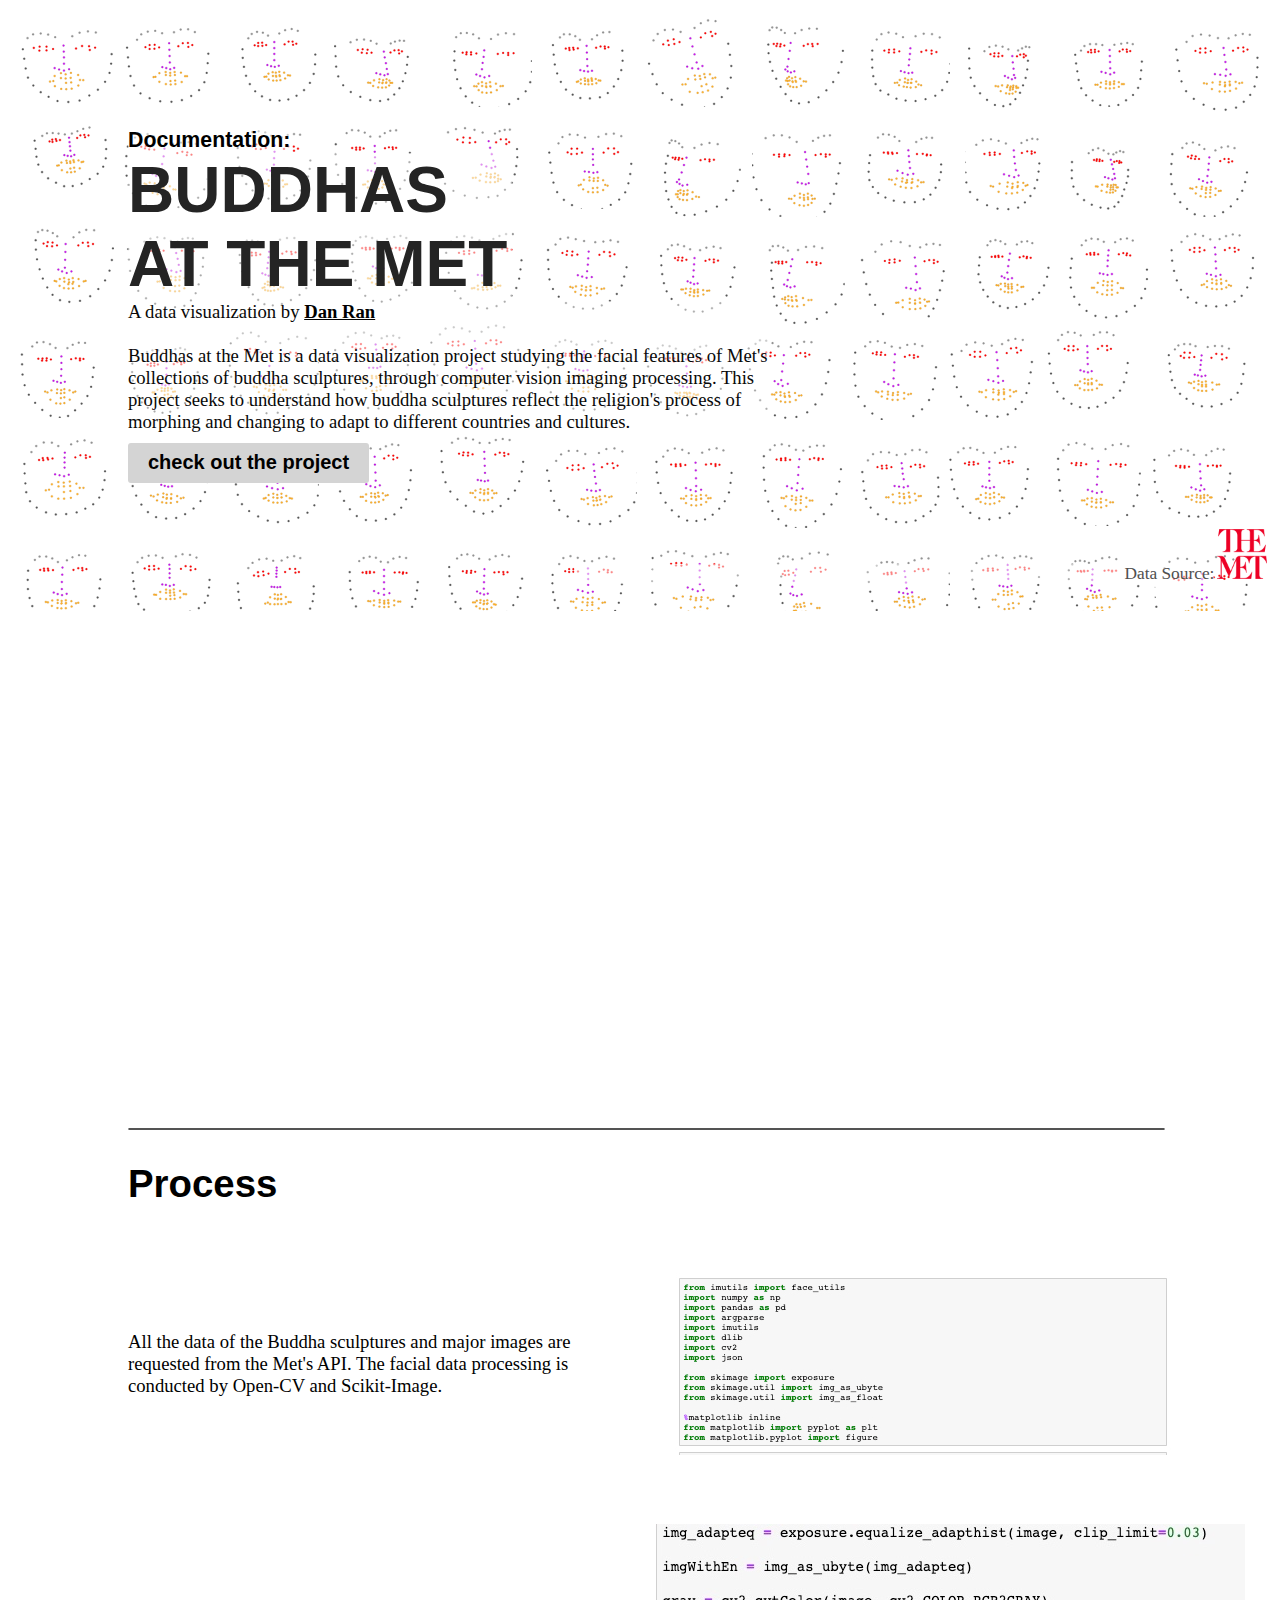
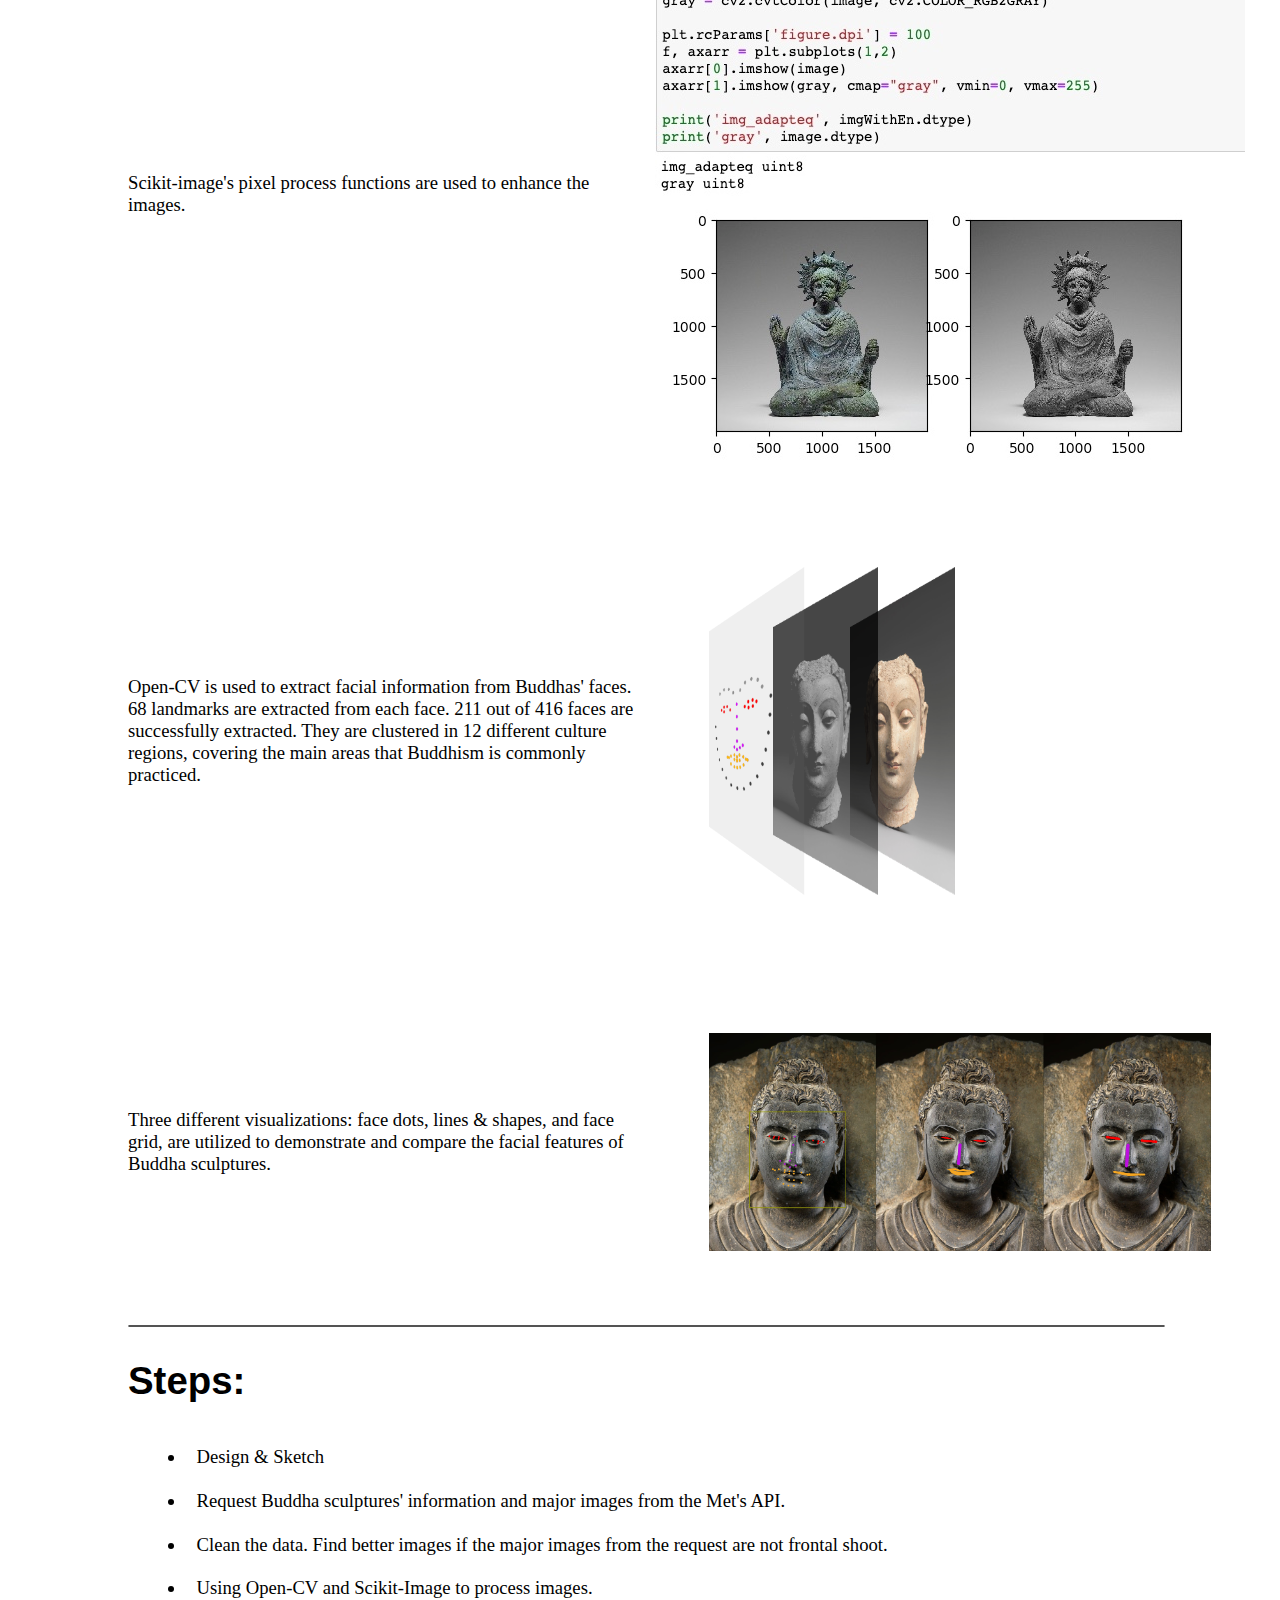
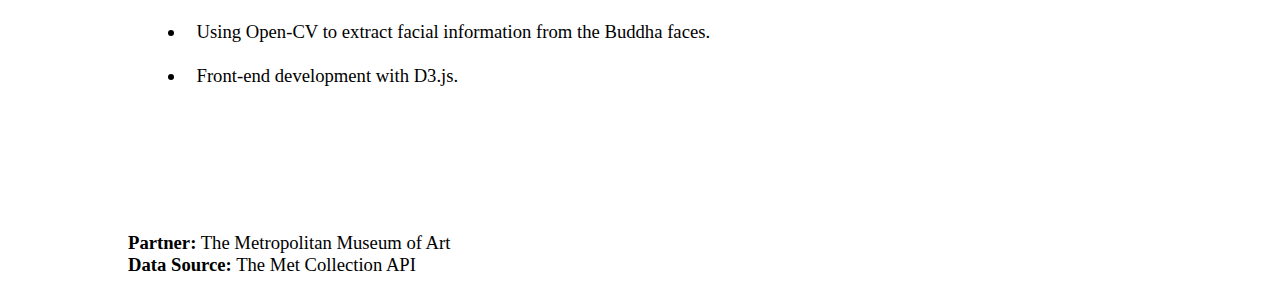
==== BuddhasAtTheMet/index.html @ bc84c707 "update" ====
<!DOCTYPE html>
<html lang="en" dir="ltr">

<head>
  <meta charset="utf-8">
  <title>Buddhas At the Met Documentation</title>
  <link href="https://fonts.googleapis.com/css?family=Baskervville&display=swap" rel="stylesheet">
<link rel="stylesheet" href="master.css">
</head>

<body>

  <div class="titleBox">
    <div class="title">
      <h3>Documentation:</h3>
      <div class="header">
        <h1>BUDDHAS AT THE MET</h1>
        <p>A data visualization by <a href="http://danranpresent.com" target="_blank">Dan Ran</a></p>
      </div>
      <p><br>Buddhas at the Met is a data visualization project studying the facial features of Met's collections of buddha sculptures, through computer vision imaging processing. This project seeks to understand how buddha sculptures reflect the religion's process of morphing and changing to adapt to different countries and cultures. </p>
      <a href="https://shuvitran.github.io/MajorStudio1/Project2-qualitative/FrontEnd/" target="_blank"class="square_btn">check out the project</a>

      <div id="dataSource">
        <p>Data Source:</p>

            <a href="https://metmuseum.org/" target="_blank"><div id="metLogo"></div></a>

      </div>
    </div>


  </div>

<div class="">
  <iframe src="https://player.vimeo.com/video/379099271?autoplay=1&loop=1&title=0&byline=0&portrait=0" width="640" height="330" frameborder="0" allow="autoplay; fullscreen" allowfullscreen></iframe>

</div>



<div class="process">
<hr>
    <div class="header">
      <h2>Process</h2>
  </div>

  <div class="describeContainer2">

<p>All the data of the Buddha sculptures and major images are requested from the Met's API. The facial data processing is conducted by Open-CV and Scikit-Image. </p>
  <img src="assets/Tools.jpg" alt="Tools">

  </div>

  <div class="describeContainer2">
    <p>Scikit-image's pixel process functions are used to enhance the images.</p>
    <img src="assets/scikitImg.jpg" alt="Tools">

  </div>

  <div class="describeContainer">
    <p>Open-CV is used to extract facial information from Buddhas' faces. 68 landmarks are extracted from each face. 211 out of 416 faces are successfully extracted. They are clustered in 12 different culture regions, covering the main areas that Buddhism is commonly practiced.</p>
    <img src="assets/3dfaceslayer.png" alt="layers">
  </div>

  <div class="describeContainer1">
    <p>Three different visualizations: face dots, lines & shapes, and face grid, are utilized to demonstrate and compare the facial features of Buddha sculptures.</p>
    <img src="assets/ThreeTypes.jpg" alt="layers">
  </div>

<hr>

  <h2>Steps:</h2>
<ul class="a">
  <li>Design & Sketch</li>
  <li>Request Buddha sculptures' information and major images from the Met's API.</li>
  <li>Clean the data. Find better images if the major images from the request are not frontal shoot.</li>
  <li>Using Open-CV and Scikit-Image to process images.</li>
  <li>Using Open-CV to extract facial information from the Buddha faces.</li>
  <li>Front-end development with D3.js.</li>
</ul>
<p>
<b>Partner:</b>  The Metropolitan Museum of Art <br>
<b>Data Source:</b> The Met Collection API
</p>


</div>




</body>



</html>
---- BuddhasAtTheMet/master.css ----
html {
  box-sizing: border-box;
}

body {
  font: 10px Helvetica Neue, Helvetica, sans-serif, Arial;
  margin: 0;
  text-anchor: end;
  /* background-color: rgb(255, 255, 255); */
}

*, *:before, *:after {
  box-sizing: inherit;
}

h2 {
  font-size: 3vw;
}

h3 {
display: inline-block;
  font-size: 16pt;
  background-color: rgb(255, 255, 255, 0.5);
  margin: 0;
  padding: 0;
}

ul {
  font-size: 14pt;
  padding-bottom: 10%;
  padding-left: 5%;
    font-family: "Didot LT STD";
}

li {
  padding: 1%;
}

p {
  font-size: 14pt;
  font-family: "Didot LT STD";
}
a:link {
  color: black;
  font-weight: bold;
}


.square_btn {
    color: #ffffff;
    display: inline-block;
    padding: 0.1em 1em;
    text-decoration: none;
    background-color: #d4d4d4;
    /* border: solid 2px #535353; */
    border-radius: 3px;
    transition: .4s;
    font-size: 20px;
      line-height: 35px;
    margin-top: 1%;
      height: 40px;
    vertical-align: middle;
    text-align: center;



}

.square_btn:hover {
    background: #a1a1a1;
    color: rgb(0, 0, 0);
}

.titleBox {
  /* display: grid; */
  /* height: 400px; */
  /* z-index: -1; */
}

.title {
  background-image: url("assets/faces.png");
  padding: 10%;
  position: relative;
  max-width: 100%;
  background-attachment: fixed;
  background-position: top;
  background-repeat: no-repeat;
  /* background-size: cover, contain; */
  background-size: contain,cover;
}

.header h1 {
  background-color: white;
  background-color: rgb(255, 255, 255, 0.5);
  display: inline-block;
  font-size: 5vw;
  margin: 0px 0px 0px 0px;
  padding: 0px 0px 0px 0px;
  /* position:absolute; */
  /* margin: 1vw; */
  width: 30vw;
  overflow-wrap: break-word;
  top: 10%;
  color: rgb(36, 36, 36);
}
hr{
  border: 0.5px solid rgb(84, 84, 84);
  border-radius: 5px;
  margin-right:  10%;
  /* position: static; */
}

/* visited link */
a:visited {
  color: black;
}

.title p {
  margin: 0px 0px 0px 0px;
  padding: 0px 0px 0px 0px;
  background-color: rgb(255, 255, 255, 0.5);
  /* position: absolute; */
  width: 50vw;
  font-size: 14pt;
  /* top:20% */
  overflow-wrap: break-word;
  color: rgb(8, 8, 8);
  /* margin: 10vw; */
  /* margin-left: 10vw; */
}

iframe {
  display: block;
  margin: auto;
  padding: 5%;
  z-index: 10;
  height: 40vw;
  width: 100%;
  /* margin-right: auto; */
}

.process {
  margin: 0px 0px 0px 0px;
  padding: 0px 0px 0px 0px;
  position: relative;
  padding-left: 10%;
  max-width: 100%;
  background-size: contain, cover;

}

.process p {
  background-color: white;
  width: 40vw;
  /* top:20% */
  overflow-wrap: break-word;
}

.describeContainer img {
  width: 30vw;
  padding: 6%;
  left: 0;
}

.describeContainer1 img {
  width: 50vw;
  padding: 6%;
  left: 0;
}

.describeContainer2 img {
  padding: 3%;
  left: 0;
}

.describeContainer, .describeContainer1, .describeContainer2 {
  display: flex;
  align-items: center;
}

#dataSource {
  position: absolute;
  text-align: right;
  display: inline-block;
  margin-right: 0px;
  padding-right: : 0px;
  bottom: 3vh;
  right: 1%;
}

#dataSource p {
  display: inline-block;
  font-family: serif;
  font-size: 13pt;
  color: #505050;
}

#metLogo {
  display: inline-block;
  background-color: none;
  content: url(assets/metlogo.png);
  max-width: 50px;
}
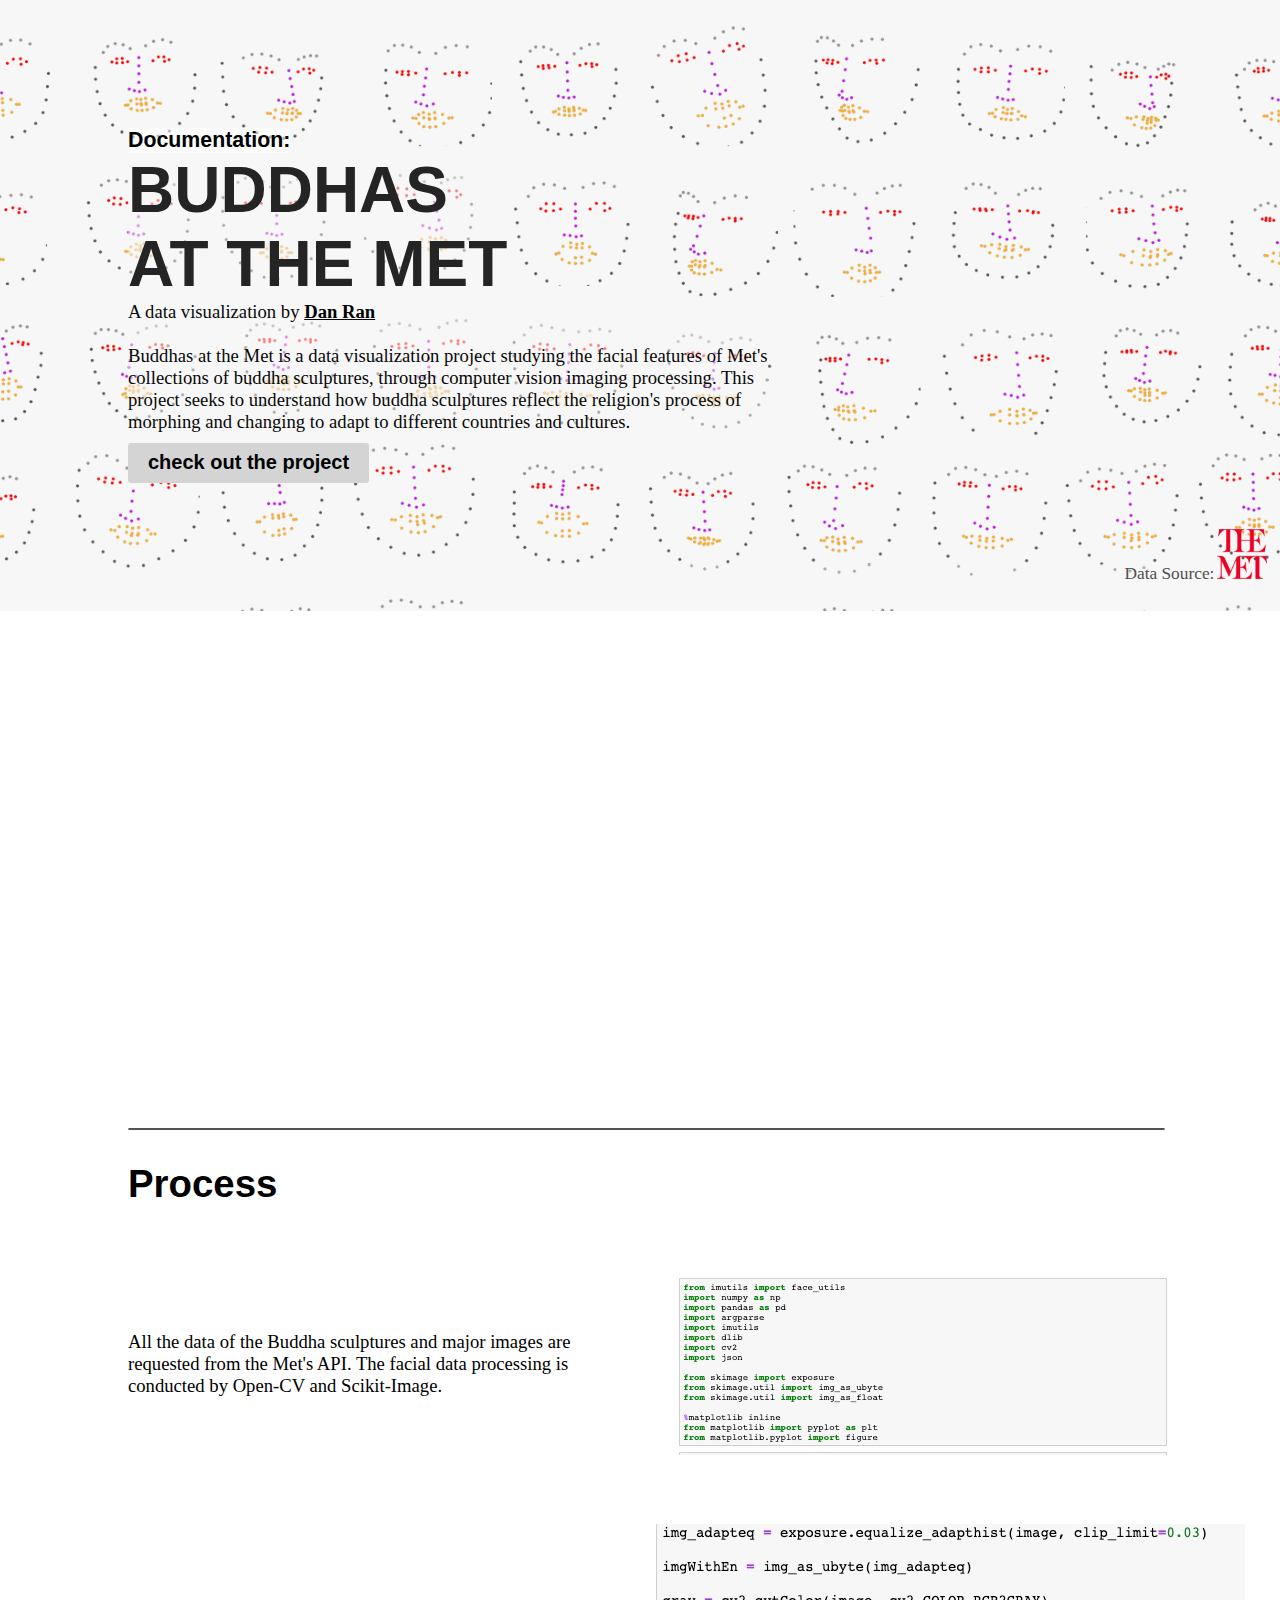
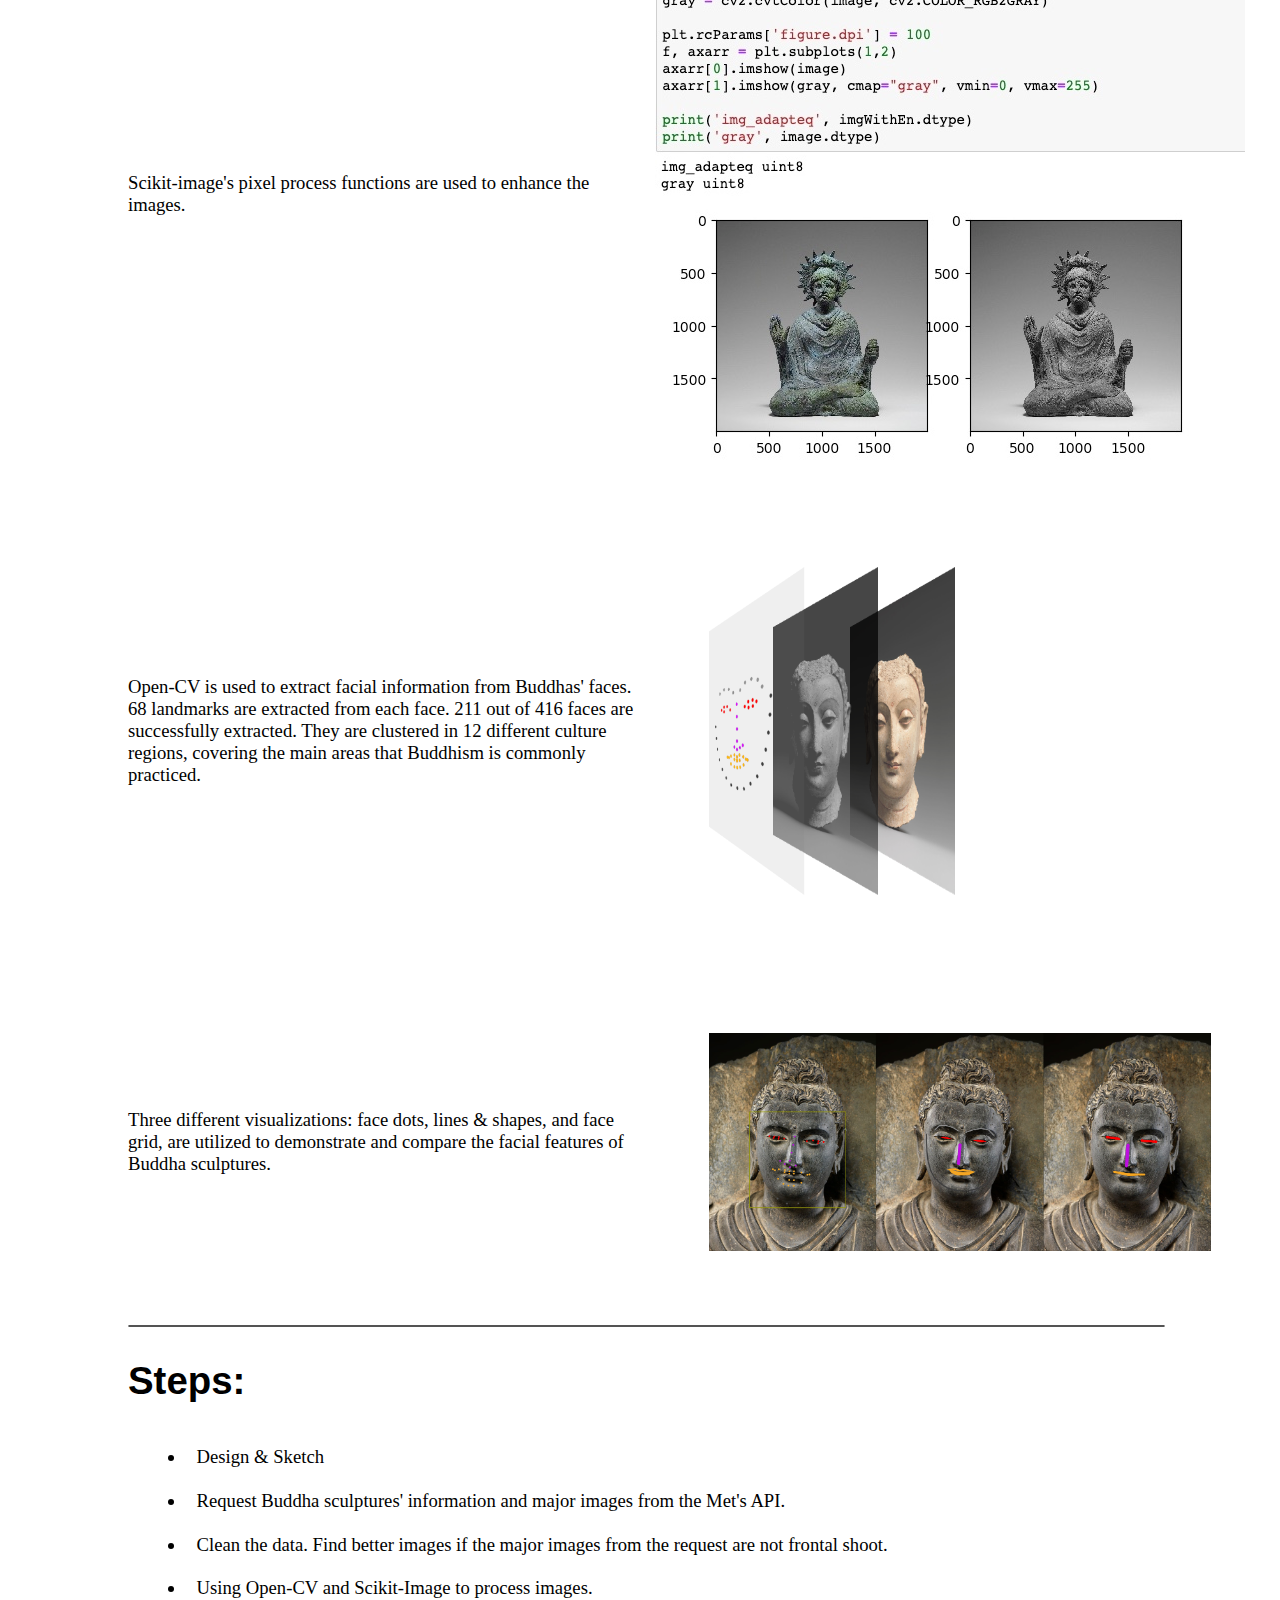
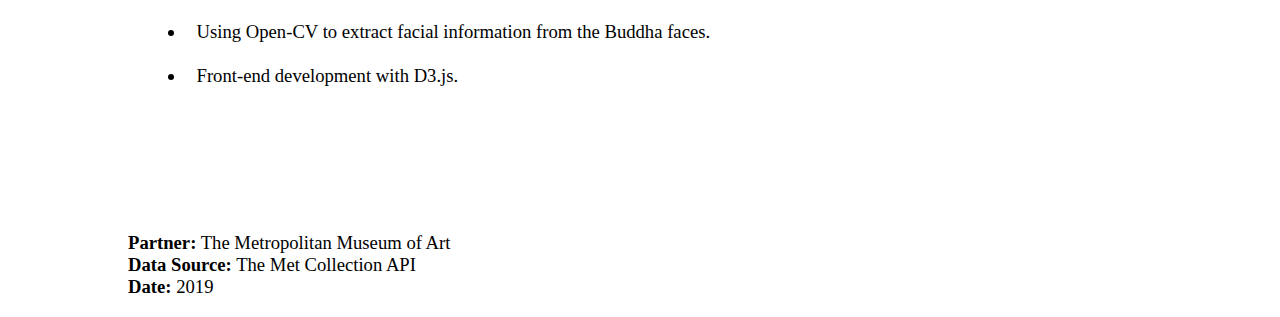
==== commit 017d3be4: "update date" ====
--- a/BuddhasAtTheMet/index.html
+++ b/BuddhasAtTheMet/index.html
@@ -80,9 +80,9 @@
 </ul>
 <p>
 <b>Partner:</b>  The Metropolitan Museum of Art <br>
-<b>Data Source:</b> The Met Collection API
+<b>Data Source:</b> The Met Collection API <br>
+<b>Date:</b> 2019
 </p>
-
 
 </div>
 
--- a/BuddhasAtTheMet/master.css
+++ b/BuddhasAtTheMet/master.css
@@ -85,13 +85,15 @@
   background-attachment: fixed;
   background-position: top;
   background-repeat: no-repeat;
-  /* background-size: cover, contain; */
-  background-size: contain,cover;
+  background-size: cover, contain;
+  /* background-size: contain,cover; */
+  background-color: #f7f7f7;
+
 }
 
 .header h1 {
-  background-color: white;
-  background-color: rgb(255, 255, 255, 0.5);
+    background-color: rgb(247, 247, 247,0.5);
+  /* background-color: rgb(255, 255, 255, 0.5); */
   display: inline-block;
   font-size: 5vw;
   margin: 0px 0px 0px 0px;
@@ -116,9 +118,9 @@
 }
 
 .title p {
+    background-color: rgb(247, 247, 247,0.5);
   margin: 0px 0px 0px 0px;
   padding: 0px 0px 0px 0px;
-  background-color: rgb(255, 255, 255, 0.5);
   /* position: absolute; */
   width: 50vw;
   font-size: 14pt;
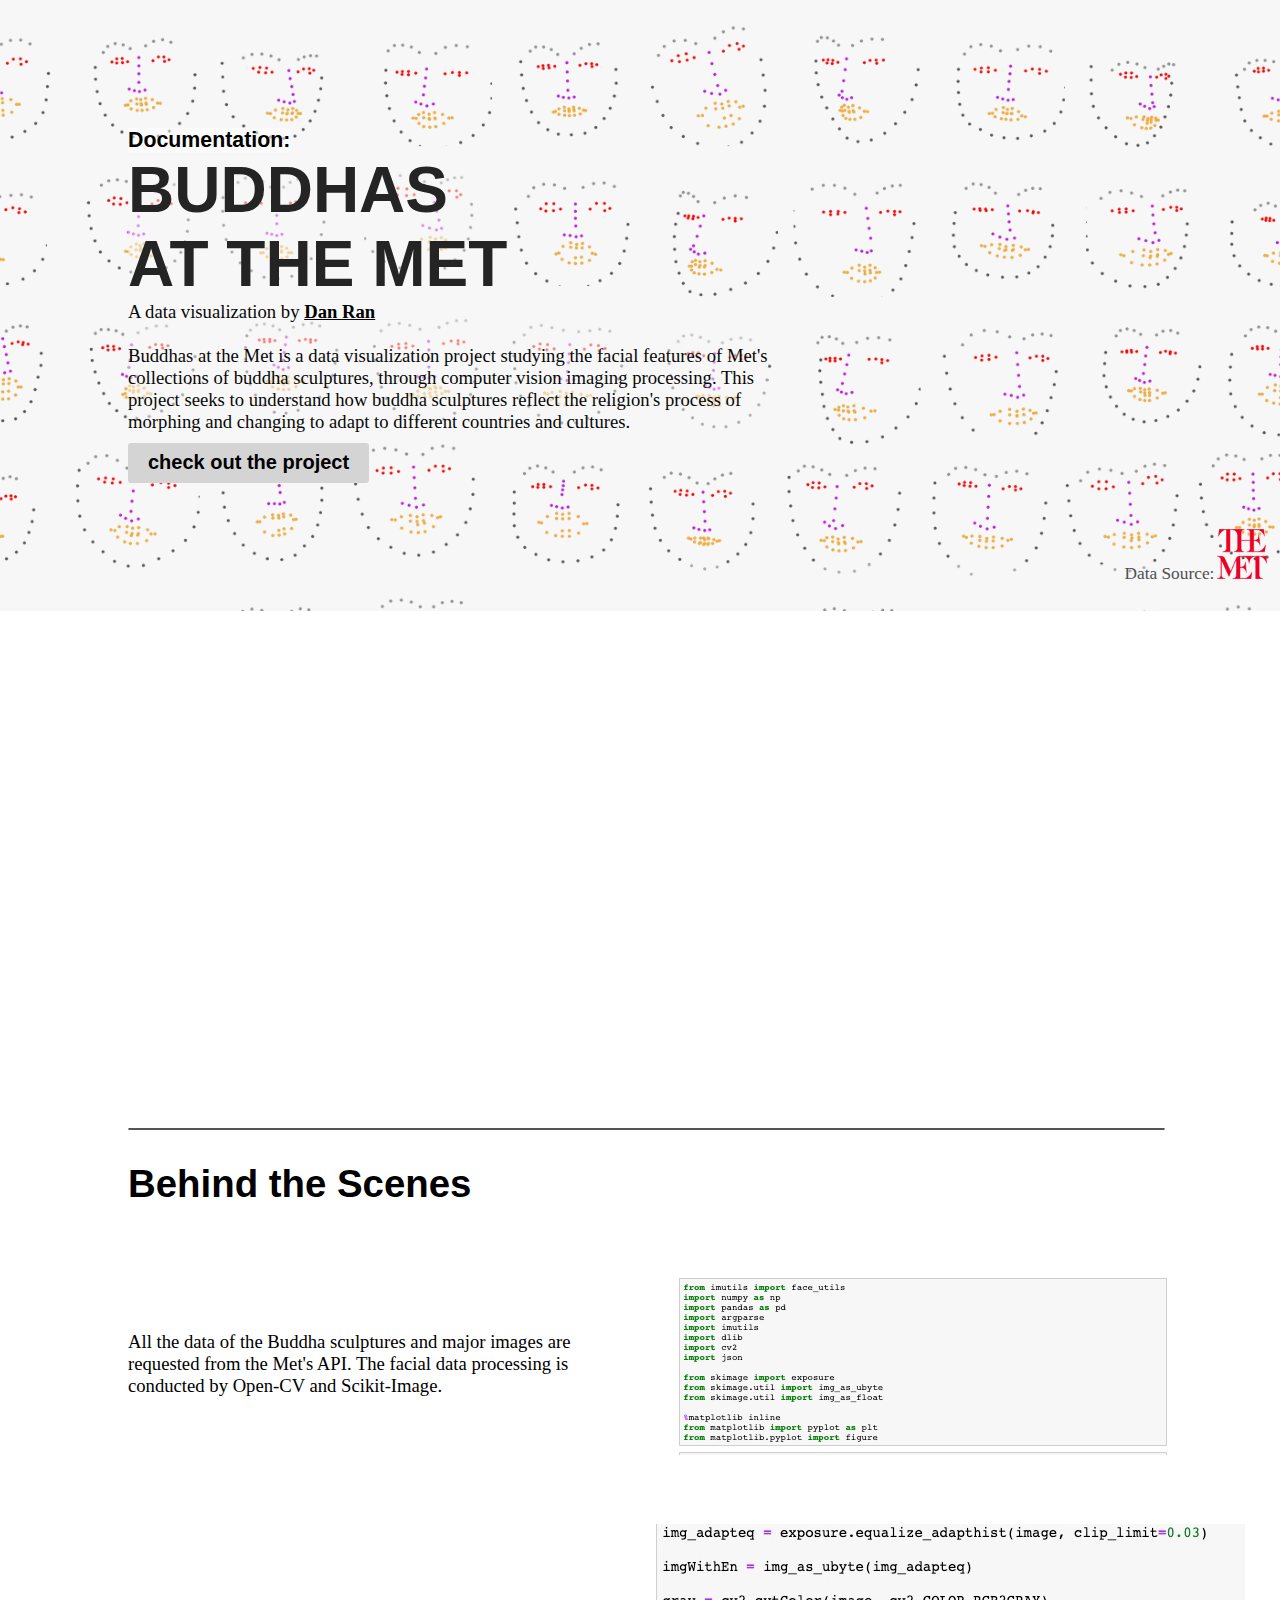
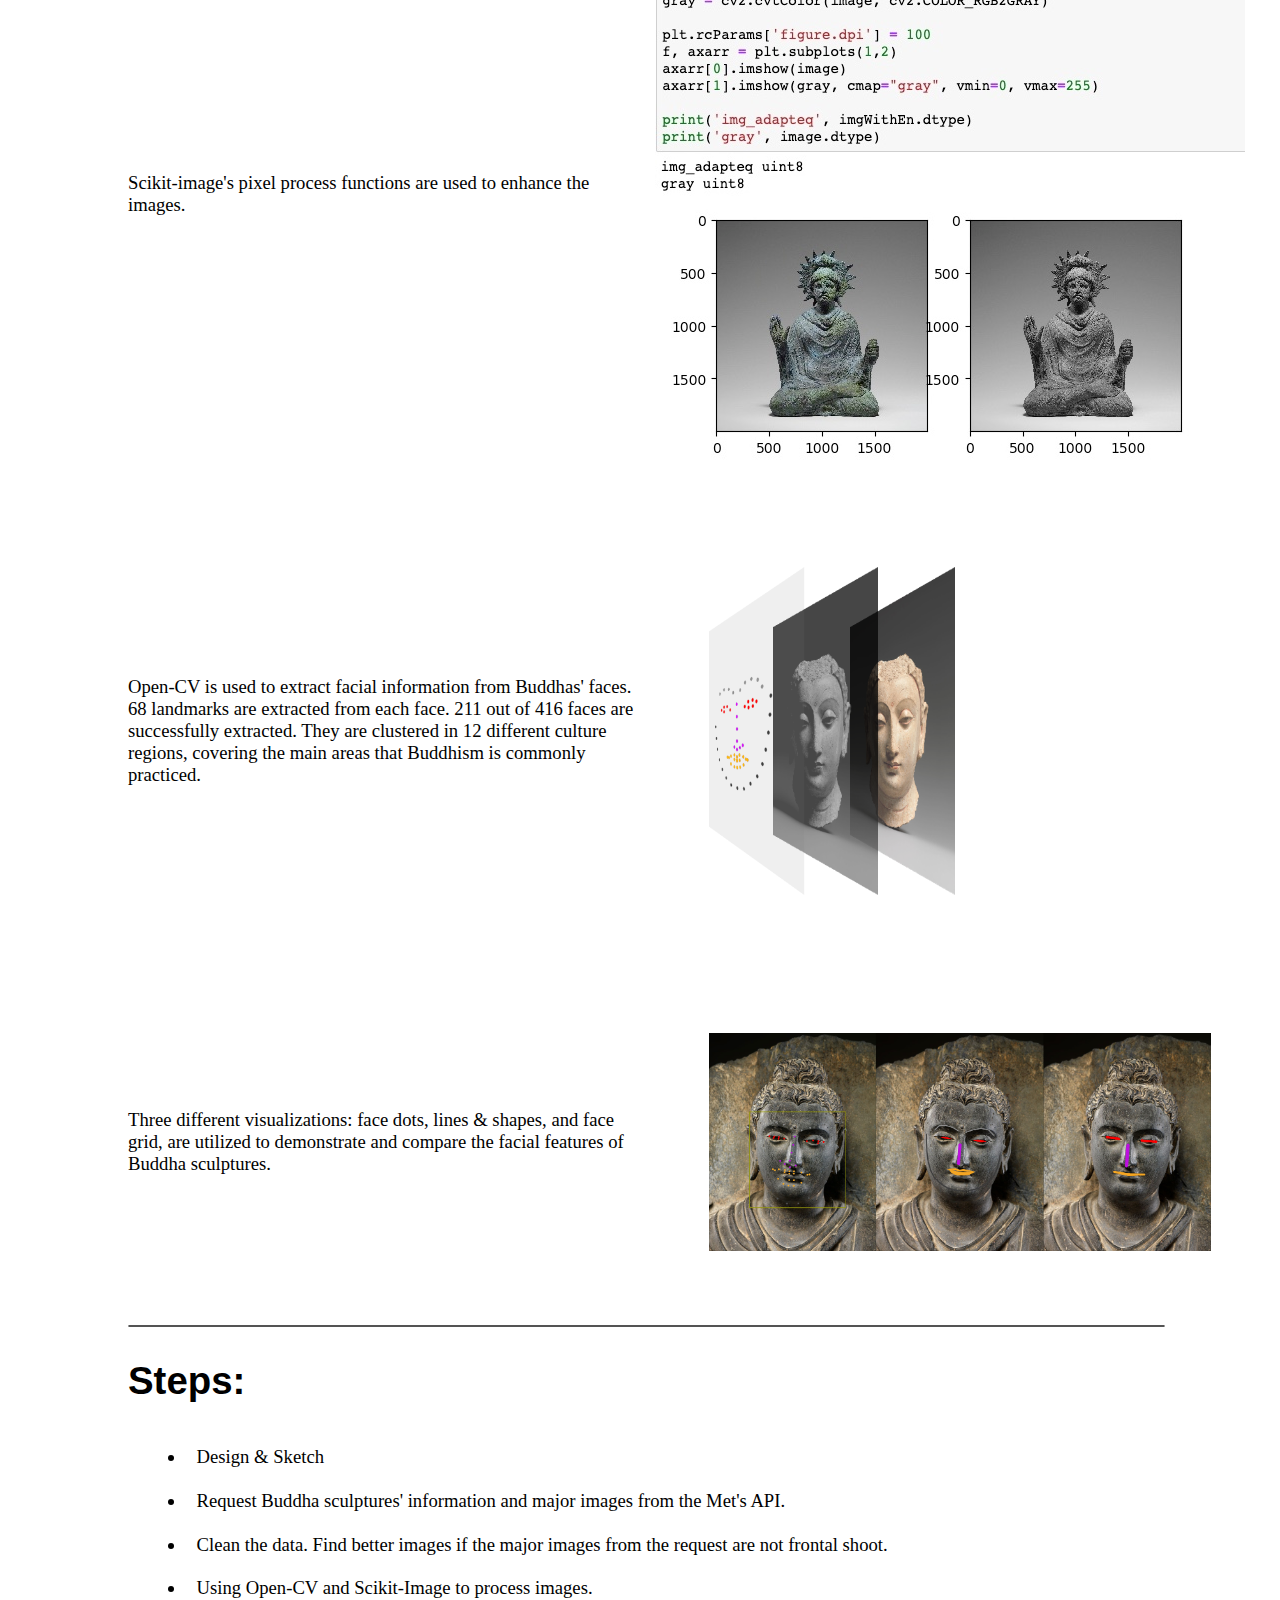
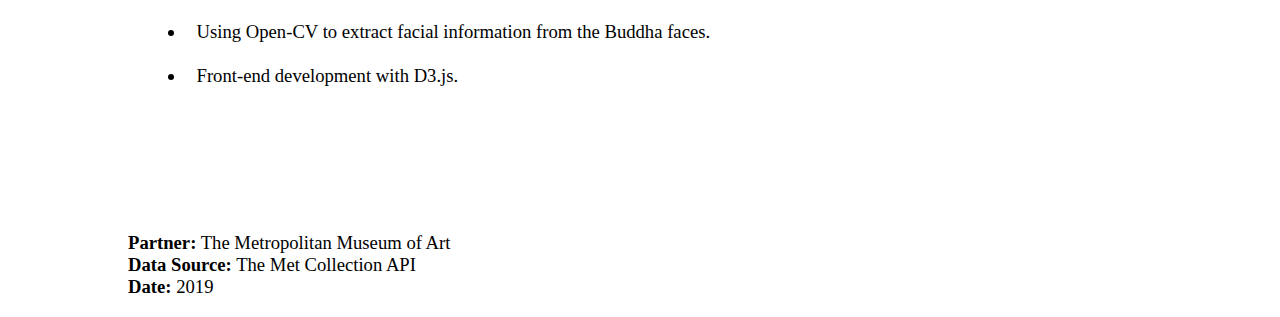
==== commit 62986a64: "minor update" ====
--- a/BuddhasAtTheMet/index.html
+++ b/BuddhasAtTheMet/index.html
@@ -41,7 +41,7 @@
 <div class="process">
 <hr>
     <div class="header">
-      <h2>Process</h2>
+      <h2>Behind the Scenes</h2>
   </div>
 
   <div class="describeContainer2">
